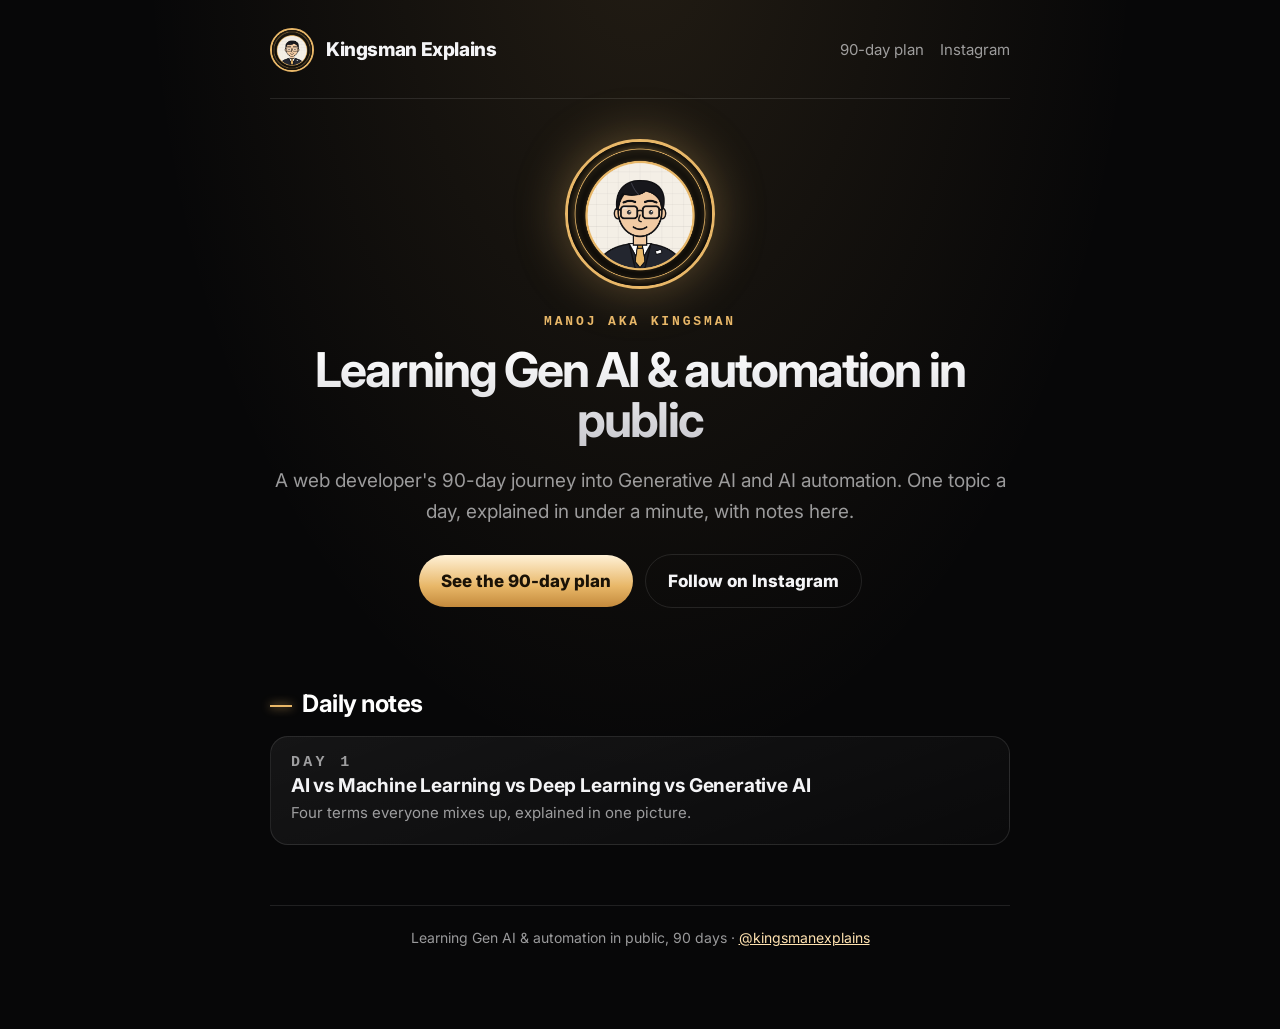
==== index.html @ 96817d12 "Publish Kingsman Explains notes site" ====
<!doctype html><html lang="en"><head><meta charset="utf-8">
<meta name="viewport" content="width=device-width,initial-scale=1">
<title>Learning Gen AI in public · Kingsman Explains</title>
<meta name="description" content="A web developer&#x27;s 90-day journey into Generative AI and AI automation.">
<meta property="og:title" content="Learning Gen AI in public · Kingsman Explains">
<meta property="og:description" content="A web developer&#x27;s 90-day journey into Generative AI and AI automation.">
<meta property="og:image" content="assets/kingsman.png">
<link rel="icon" href="assets/kingsman.png">
<link rel="preconnect" href="https://fonts.googleapis.com"><link href="https://fonts.googleapis.com/css2?family=Inter:wght@400;600;700;800&display=swap" rel="stylesheet">
<link rel="stylesheet" href="assets/style.css"></head><body><div class="wrap">
<header class="top"><img src="assets/kingsman.png" alt=""><a class="brand" href="index.html">Kingsman Explains</a>
<nav><a href="plan/index.html">90-day plan</a><a href="https://www.instagram.com/kingsmanexplains/">Instagram</a></nav></header>
<div class="hero"><img src="assets/kingsman.png" alt="Kingsman"><div class="kicker" style="margin-top:18px">Manoj aka Kingsman</div>
<h1>Learning Gen AI &amp; automation in public</h1>
<p class="lead">A web developer's 90-day journey into Generative AI and AI automation. One topic a day, explained in under a minute, with notes here.</p>
<a class="btn" href="plan/index.html">See the 90-day plan</a><a class="btn ghost" href="https://www.instagram.com/kingsmanexplains/">Follow on Instagram</a></div>
<h2>Daily notes</h2><a class="card" href="day-1/index.html"><span class="kicker">Day 1</span><b>AI vs Machine Learning vs Deep Learning vs Generative AI</b><span>Four terms everyone mixes up, explained in one picture.</span></a>
<footer>Learning Gen AI &amp; automation in public, 90 days · <a href="https://www.instagram.com/kingsmanexplains/">@kingsmanexplains</a></footer>
</div></body></html>
---- assets/style.css ----
:root{--bg:#070708;--panel:#111114;--line:rgba(255,255,255,.1);--text:#f4f4f6;--muted:rgba(244,244,246,.62);--gold:#E8B768;--gold2:#FFE2B0}
*{box-sizing:border-box}html{-webkit-text-size-adjust:100%}
body{margin:0;background:radial-gradient(ellipse at 50% -10%,rgba(232,183,104,.12),transparent 55%),var(--bg);color:var(--text);
font:17px/1.65 Inter,system-ui,-apple-system,Segoe UI,Roboto,sans-serif}
a{color:var(--gold2)}a:hover{color:#fff}
.wrap{max-width:780px;margin:0 auto;padding:22px 20px 80px}
header.top{display:flex;align-items:center;gap:12px;padding:6px 0 26px;border-bottom:1px solid var(--line);margin-bottom:30px}
header.top img{width:44px;height:44px;border-radius:50%;border:2px solid var(--gold)}
header.top a.brand{font-weight:800;letter-spacing:-.02em;color:var(--text);text-decoration:none;font-size:19px}
header.top nav{margin-left:auto;display:flex;gap:16px;font-size:15px}
header.top nav a{color:var(--muted);text-decoration:none}header.top nav a:hover{color:var(--gold2)}
.kicker{font:600 13px/1 ui-monospace,SFMono-Regular,Menlo,monospace;letter-spacing:.22em;text-transform:uppercase;color:var(--gold)}
h1{overflow-wrap:break-word;font-size:clamp(32px,7vw,48px);line-height:1.05;letter-spacing:-.04em;margin:.35em 0 .3em;
background:linear-gradient(180deg,#fff,#c9c9cf);-webkit-background-clip:text;background-clip:text;color:transparent}
h2{font-size:24px;letter-spacing:-.02em;margin:2em 0 .5em;color:#fff}
h2::before{content:"";display:inline-block;width:22px;height:2px;background:var(--gold);vertical-align:middle;margin-right:10px;box-shadow:0 0 10px var(--gold)}
p,li{color:#e6e6ea}.lead{font-size:19px;color:var(--muted)}
blockquote{margin:1.4em 0;padding:18px 22px;border-left:3px solid var(--gold);background:rgba(232,183,104,.08);border-radius:0 14px 14px 0;font-size:20px}
blockquote p{margin:0;color:#fff}
pre{background:var(--panel);border:1px solid var(--line);border-radius:14px;padding:16px;overflow-x:auto;font-size:12.5px;line-height:1.35;color:var(--gold2)}
code{font-family:ui-monospace,SFMono-Regular,Menlo,monospace;font-size:.88em;background:rgba(255,255,255,.07);padding:.1em .35em;border-radius:6px}
pre code{background:none;padding:0}
table{width:100%;border-collapse:collapse;margin:1em 0;font-size:15px;display:block;overflow-x:auto}
th,td{padding:10px 12px;border-bottom:1px solid var(--line);text-align:left;vertical-align:top}
th{color:var(--gold);font-weight:700;white-space:nowrap}
.card{display:block;padding:18px 20px;border:1px solid var(--line);border-radius:18px;background:linear-gradient(160deg,rgba(255,255,255,.06),rgba(255,255,255,.015));
text-decoration:none;color:var(--text);margin:12px 0}
.card:hover{border-color:rgba(232,183,104,.6)}.card b{font-size:19px;letter-spacing:-.01em}.card span{display:block;color:var(--muted);font-size:15px}
.hero{text-align:center;padding:10px 0 20px}.hero img{width:150px;height:150px;border-radius:50%;border:3px solid var(--gold);box-shadow:0 0 50px rgba(232,183,104,.35)}
.btn{display:inline-block;margin:8px 6px;padding:12px 22px;border-radius:999px;font-weight:800;text-decoration:none;
background:linear-gradient(180deg,#FFF1D6,#E8B768 60%,#C48A3C);color:#1A1206}
.btn.ghost{background:none;border:1px solid var(--line);color:var(--text)}
.phase{margin-top:2.2em}.day{color:var(--gold);font-weight:800;white-space:nowrap}
.tag{display:inline-block;font-size:12px;padding:2px 9px;border-radius:999px;border:1px solid rgba(232,183,104,.5);color:var(--gold2);margin-left:6px}
.nest{border:1.5px solid rgba(255,255,255,.28);border-radius:22px;padding:12px 12px 14px;margin-top:8px;background:rgba(255,255,255,.025)}
.nest>span{display:block;font:600 12px/1.4 ui-monospace,Menlo,monospace;letter-spacing:.14em;text-transform:uppercase;color:var(--muted);padding:0 4px 4px}
.nest.gold{border-color:var(--gold);background:rgba(232,183,104,.12);box-shadow:0 0 30px rgba(232,183,104,.25)}.nest.gold>span{color:var(--gold2);text-align:center;padding:14px 0}
footer{margin-top:60px;padding-top:20px;border-top:1px solid var(--line);color:var(--muted);font-size:14px;text-align:center}
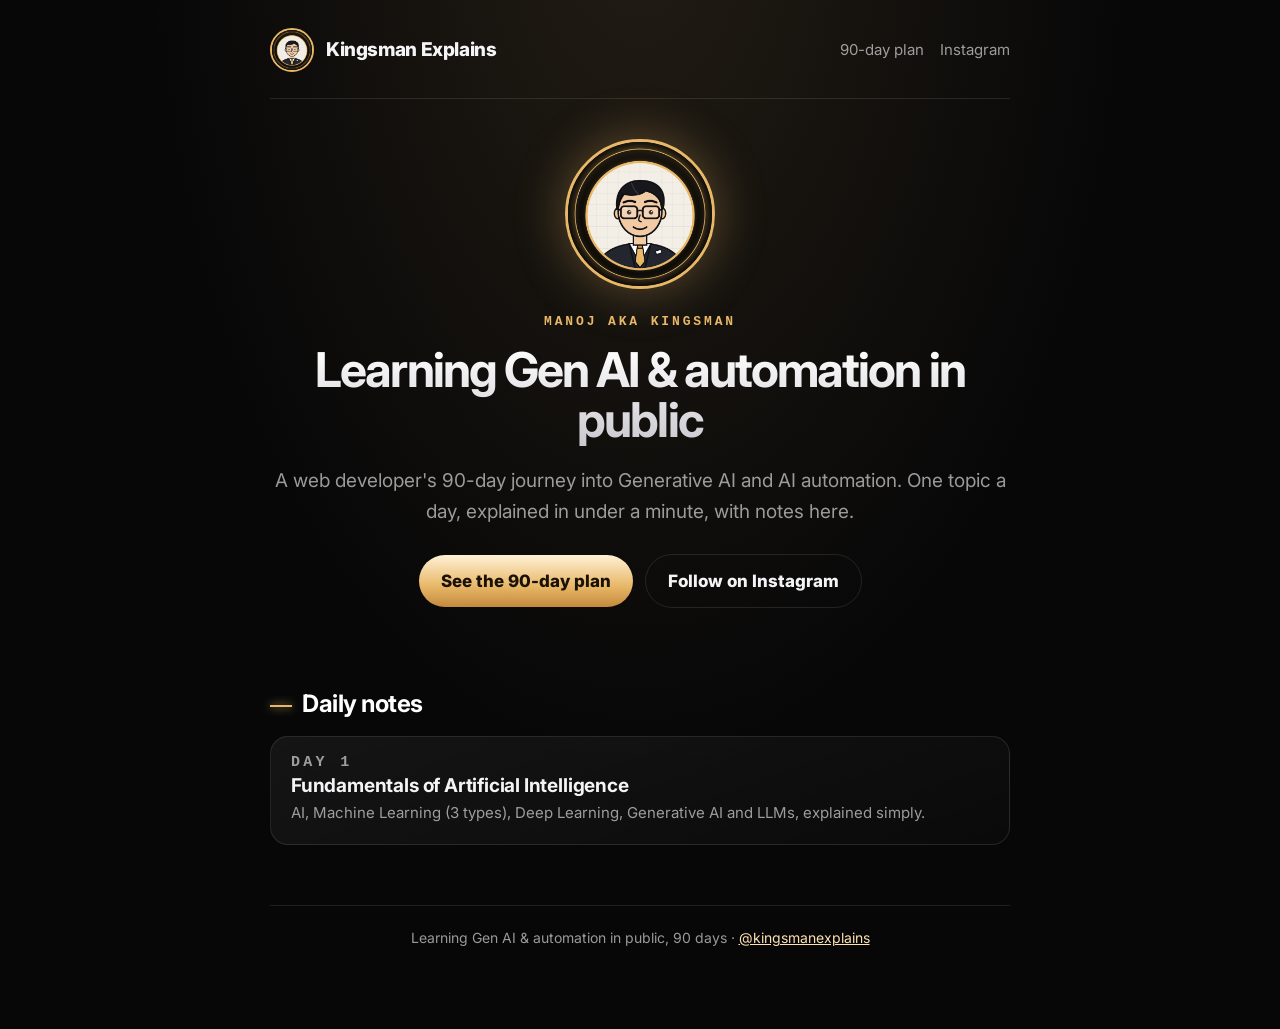
==== commit 6afcee8d: "Day 1 notes: full Fundamentals of AI notes Co-Authored-By: Claude Opus 5.5 <noreply@anthropic.com>" ====
--- a/index.html
+++ b/index.html
@@ -14,6 +14,6 @@
 <h1>Learning Gen AI &amp; automation in public</h1>
 <p class="lead">A web developer's 90-day journey into Generative AI and AI automation. One topic a day, explained in under a minute, with notes here.</p>
 <a class="btn" href="plan/index.html">See the 90-day plan</a><a class="btn ghost" href="https://www.instagram.com/kingsmanexplains/">Follow on Instagram</a></div>
-<h2>Daily notes</h2><a class="card" href="day-1/index.html"><span class="kicker">Day 1</span><b>AI vs Machine Learning vs Deep Learning vs Generative AI</b><span>Four terms everyone mixes up, explained in one picture.</span></a>
+<h2>Daily notes</h2><a class="card" href="day-1/index.html"><span class="kicker">Day 1</span><b>Fundamentals of Artificial Intelligence</b><span>AI, Machine Learning (3 types), Deep Learning, Generative AI and LLMs, explained simply.</span></a>
 <footer>Learning Gen AI &amp; automation in public, 90 days · <a href="https://www.instagram.com/kingsmanexplains/">@kingsmanexplains</a></footer>
 </div></body></html>
